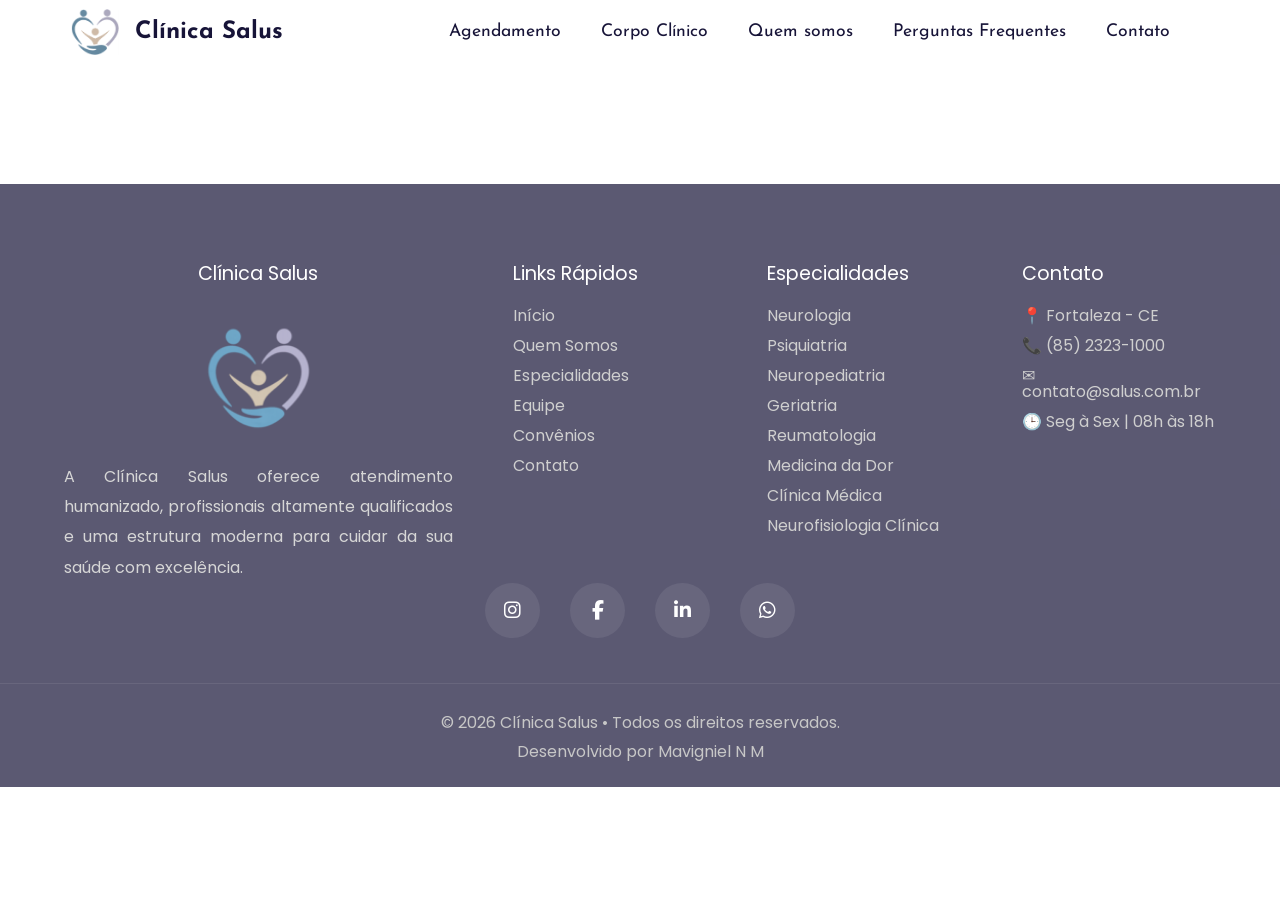
==== pages/agendamento.html @ 57e094a6 "criação da página Quem Somos." ====
<!DOCTYPE html>
<html lang="pt-br">
<head>
    <meta charset="UTF-8">
    <meta name="viewport" content="width=device-width, initial-scale=1.0">
    <title>Contato</title>
    <link rel="stylesheet" href="css/reset.css">
    <link rel="preconnect" href="https://fonts.googleapis.com">
    <link rel="preconnect" href="https://fonts.gstatic.com" crossorigin>
    <link href="https://fonts.googleapis.com/css2?family=Poppins:ital,wght@0,100;0,200;0,300;0,400;0,500;0,600;0,700;0,800;0,900;1,100;1,200;1,300;1,400;1,500;1,600;1,700;1,800;1,900&display=swap" rel="stylesheet">
    <link href="https://fonts.googleapis.com/css2?family=Josefin+Sans:ital,wght@0,100..700;1,100..700&display=swap" rel="stylesheet">
    <link rel="stylesheet" href="https://cdnjs.cloudflare.com/ajax/libs/font-awesome/6.7.2/css/all.min.css">
    <link rel="stylesheet" href="../css/style.css">
    <link rel="stylesheet" href="../css/agendamento.css">
</head>
<body class="contato">

    <!-- HEADER -->
    <header class="cabecalho">
        <div class="cabecalho_logo">
            <img class="cabecalho_logo_img" src="../icon/logo_salus.png" alt="Logo da Clínica Salus">
            <a class="cabecalho_logo_nome" href="../index.html">Clínica Salus</a>
        </div>
        <nav class="cabecalho_menu">
            <a class="cabecalho_menu_item_botao" href="../pages/agendamento.html">Agendamento</a>
            <a class="cabecalho_menu_item_botao" href="../pages/corpo_clinico.html">Corpo Clínico</a>
            <a class="cabecalho_menu_item_botao" href="../pages/quem_somos.html">Quem somos</a>
            <a class="cabecalho_menu_item_botao" href="../pages/perguntas_frequentes.html">Perguntas Frequentes </a>
            <a class="cabecalho_menu_item_botao" href="../pages/contato.html">Contato</a>
        </nav>
    </header>

    <!-- MAIN -->
    <main>
        
    </main>

    <!-- FOOTER -->
    <footer class="footer">
        <div class="footer_container">
            <!-- Coluna 1 -->
            <div class="footer_coluna_1">
                <h3>Clínica Salus</h3>
                <img src="../icon/logo_sem_fundo.png" alt="Clínica Salus" class="footer_logo">
                <p class="footer_texto">
                    A Clínica Salus oferece atendimento humanizado,
                    profissionais altamente qualificados e uma estrutura
                    moderna para cuidar da sua saúde com excelência.
                </p>
            </div>
            <!-- Coluna 2 -->
            <div class="footer_coluna">
                <h3>Links Rápidos</h3>
                <ul>
                    <li><a href="#">Início</a></li>
                    <li><a href="#">Quem Somos</a></li>
                    <li><a href="#">Especialidades</a></li>
                    <li><a href="#">Equipe</a></li>
                    <li><a href="#">Convênios</a></li>
                    <li><a href="#">Contato</a></li>
                </ul>
            </div>
            <!-- Coluna 3 -->
            <div class="footer_coluna">
                <h3>Especialidades</h3>
                <ul>
                    <li>Neurologia</li>
                    <li>Psiquiatria</li>
                    <li>Neuropediatria</li>
                    <li>Geriatria</li>
                    <li>Reumatologia</li>
                    <li>Medicina da Dor</li>
                    <li>Clínica Médica</li>
                    <li>Neurofisiologia Clínica</li>
                </ul>
            </div>
            <!-- Coluna 4 -->
            <div class="footer_coluna">
                <h3>Contato</h3>
                <ul>
                    <li>📍 Fortaleza - CE</li>
                    <li>📞 (85) 2323-1000</li>
                    <li>✉ contato@salus.com.br</li>
                    <li>🕒 Seg à Sex | 08h às 18h</li>
                </ul>
            </div>
        </div>
        <!-- Indicadores -->
        <!-- <div class="footer_indicadores">
            <div class="footer_item">
                ❤️
                <span>100% Atendimento Humanizado</span>
            </div>
            <div class="footer_item">
                🩺
                <span>8 Especialidades</span>
            </div>
            <div class="footer_item">
                🏥
                <span>6 Clínicas Parceiras</span>
            </div>
            <div class="footer_item">
                📍
                <span>Fortaleza - CE</span>
            </div>
        </div> -->
        <!-- Redes -->
        <div class="footer_redes">
            <a href="#"><i class="fa-brands fa-instagram"></i></a>
            <a href="#"><i class="fa-brands fa-facebook-f"></i></a>
            <a href="#"><i class="fa-brands fa-linkedin-in"></i></a>
            <a href="#"><i class="fa-brands fa-whatsapp"></i></a>
        </div>
        <!-- Copyright -->
        <div class="footer_copy">
            <p>
                © 2026 Clínica Salus • Todos os direitos reservados.
            </p>
            <p>
                Desenvolvido por <strong>Mavigniel N M</strong>
            </p>
        </div>
    </footer>
    
    <script src="../js/script.js"></script>
</body>
</html>
---- css/style.css ----
@import url("reset.css");
@import url("header.css");
@import url("footer.css");


:root {
    --cor-de-fundo: #A19FB8;
    --cinza: #B8B2A3;
    --lavanda: #A19FB8;
    --azul: #799CB8;
    --grafite:#38352C;
    --azul-escuro: #171438;
    --branco: #FFFFFF;
    --fonte-principal: "Poppins";
    --fonte-secundaria: "Josefin Sans";
}

body{
    font-family: var(--fonte-principal);
    font-size: 16px;
    font-weight: 400;
}
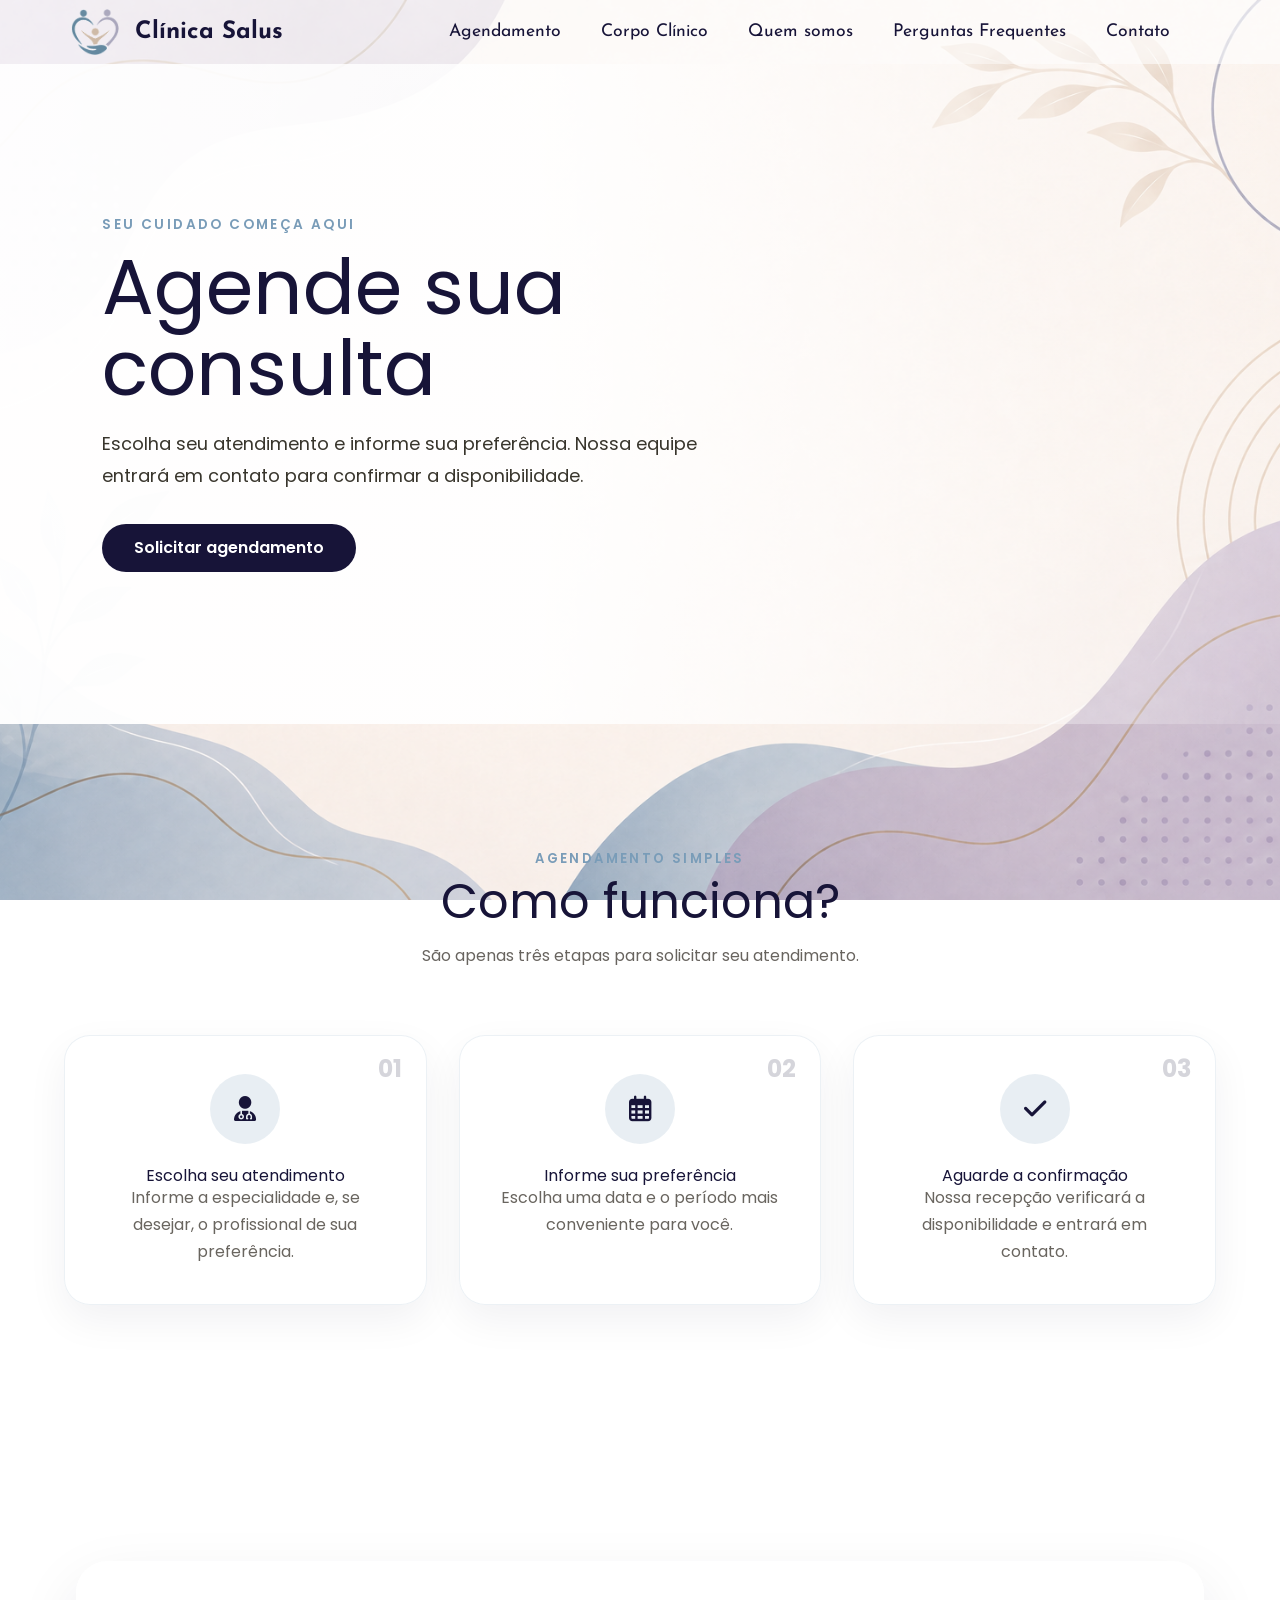
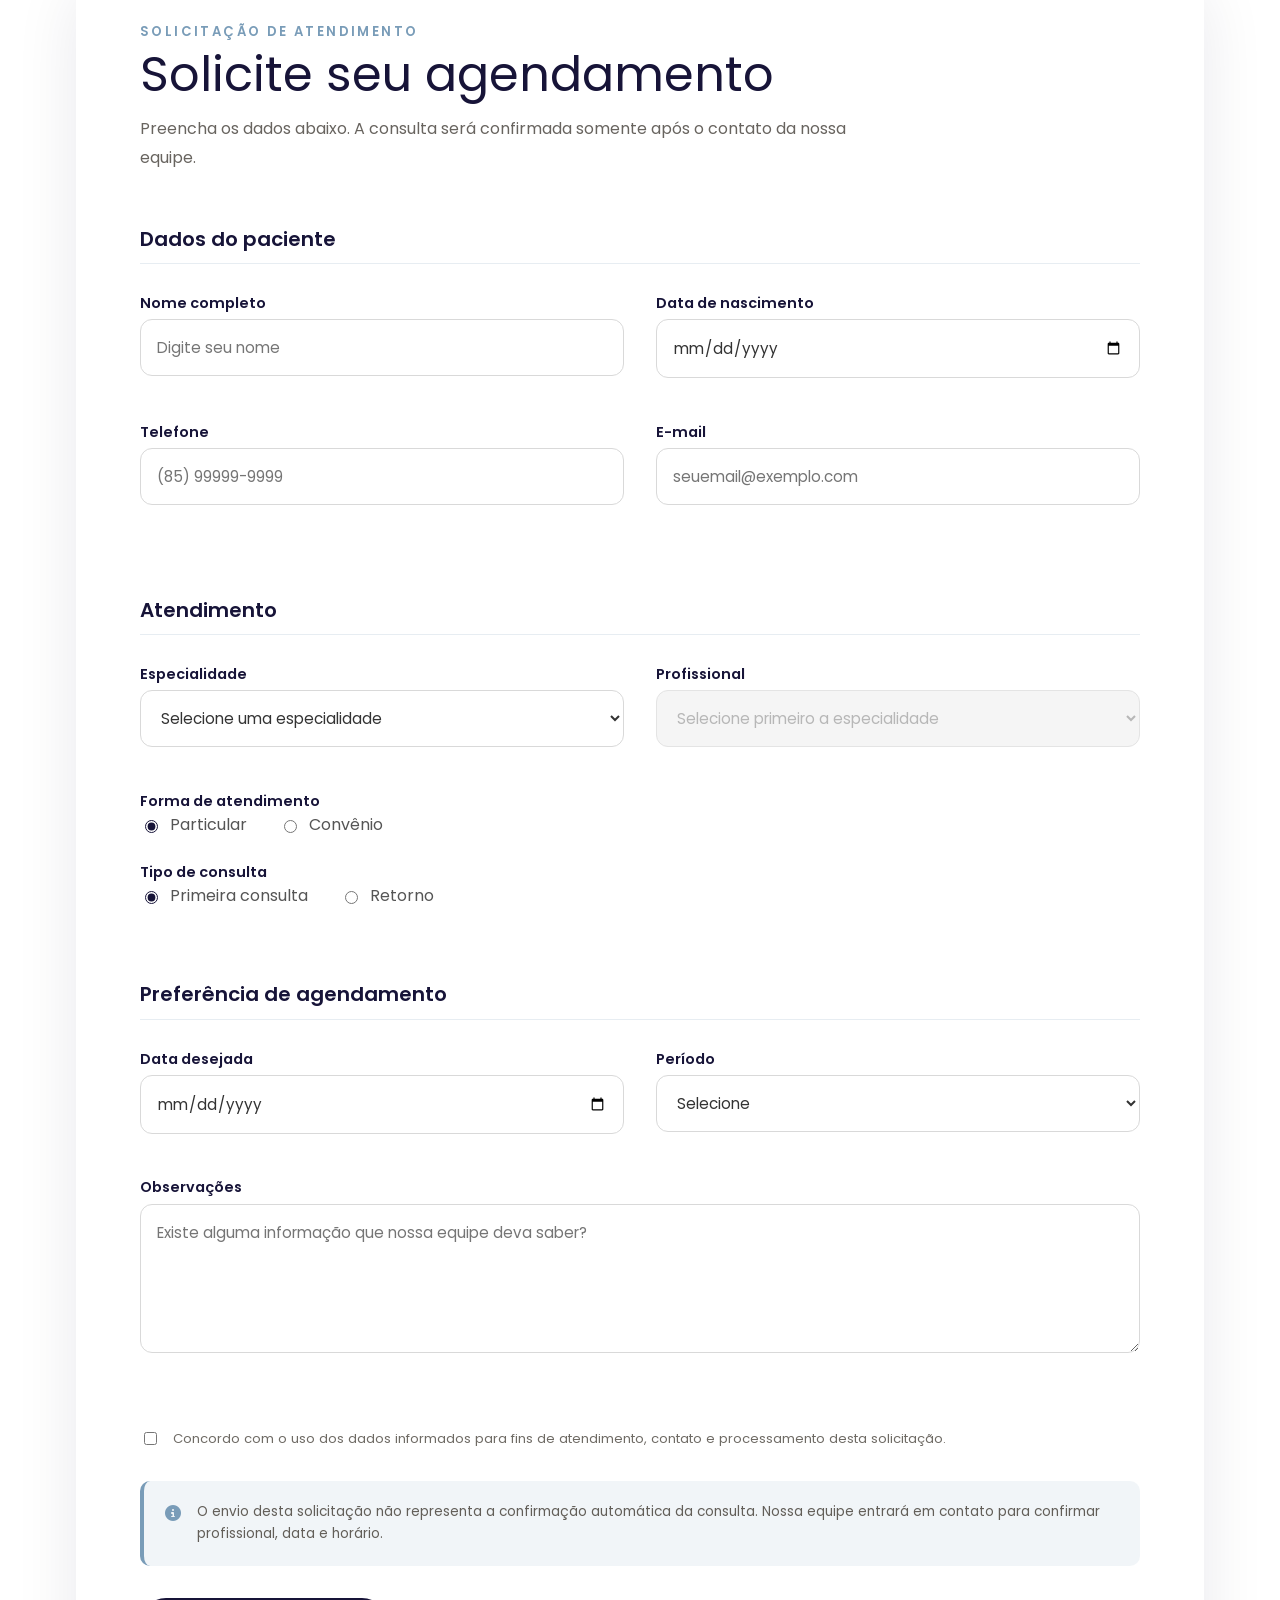
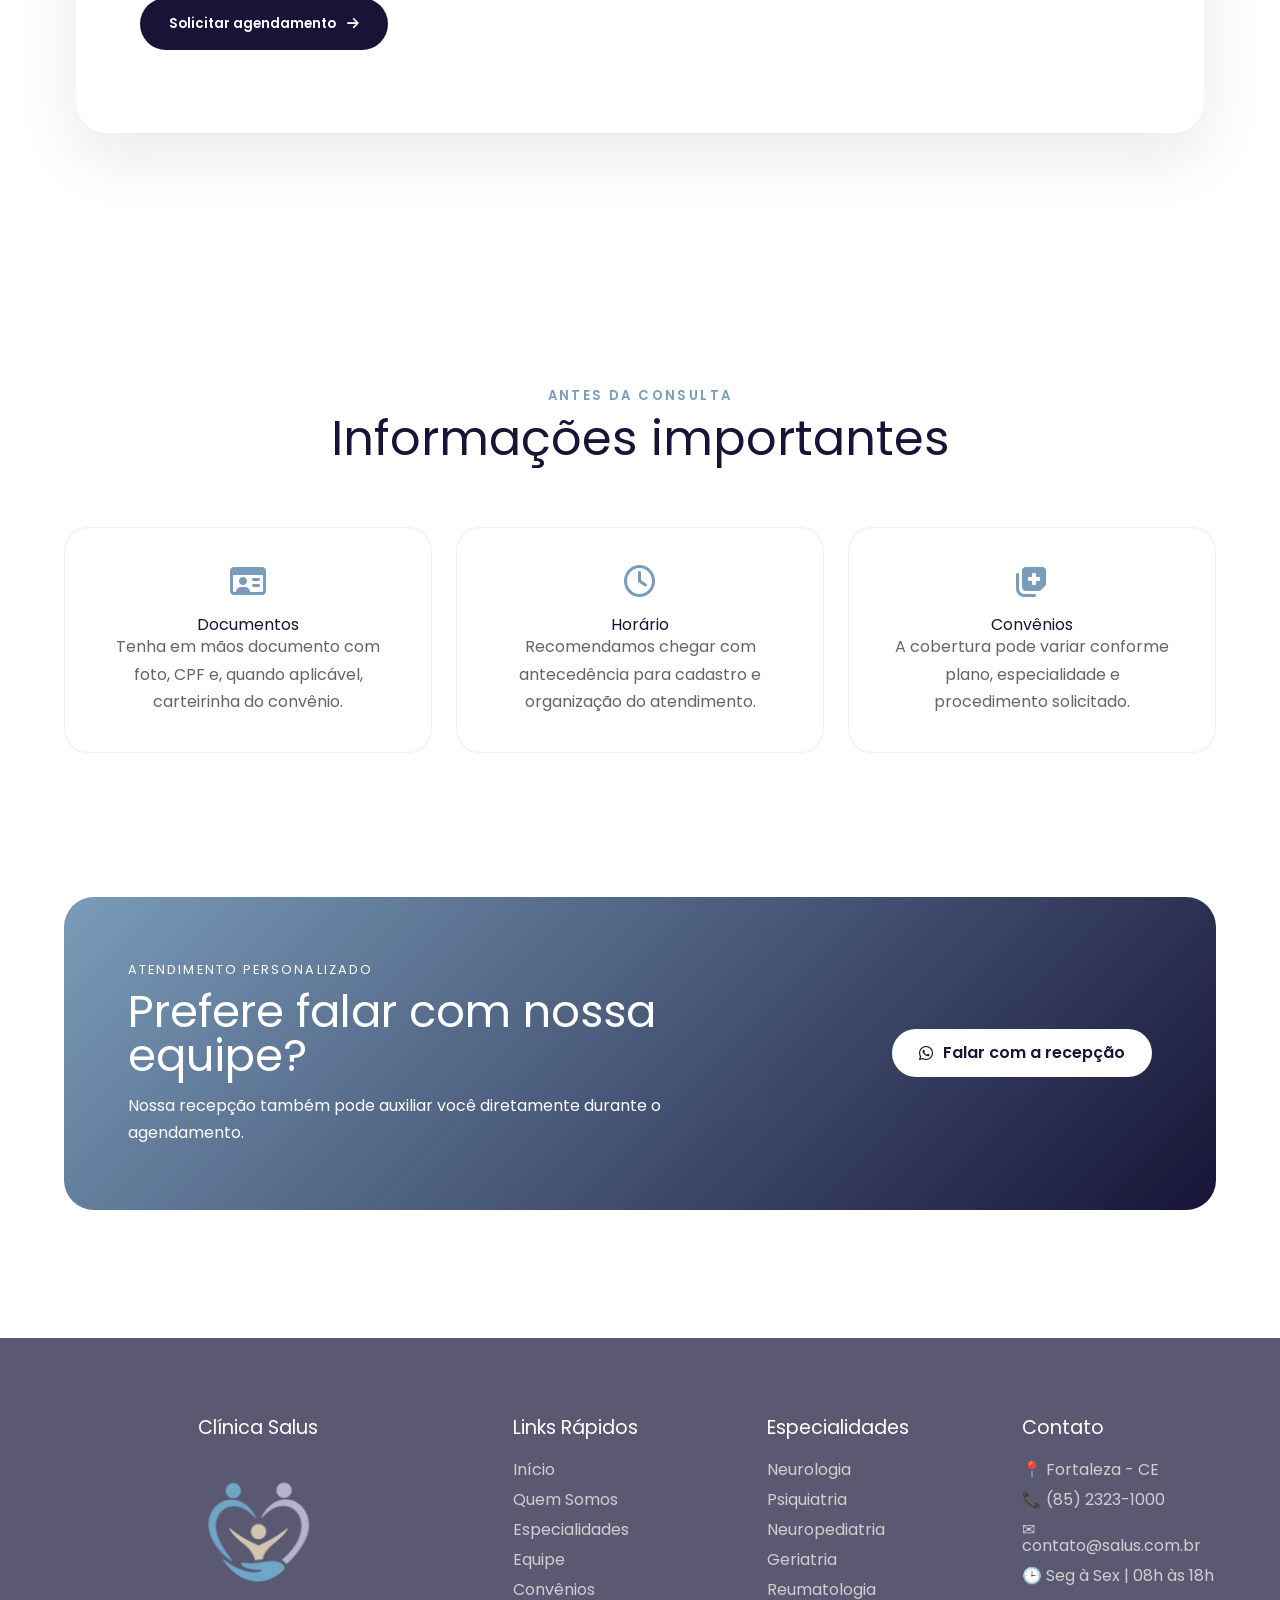
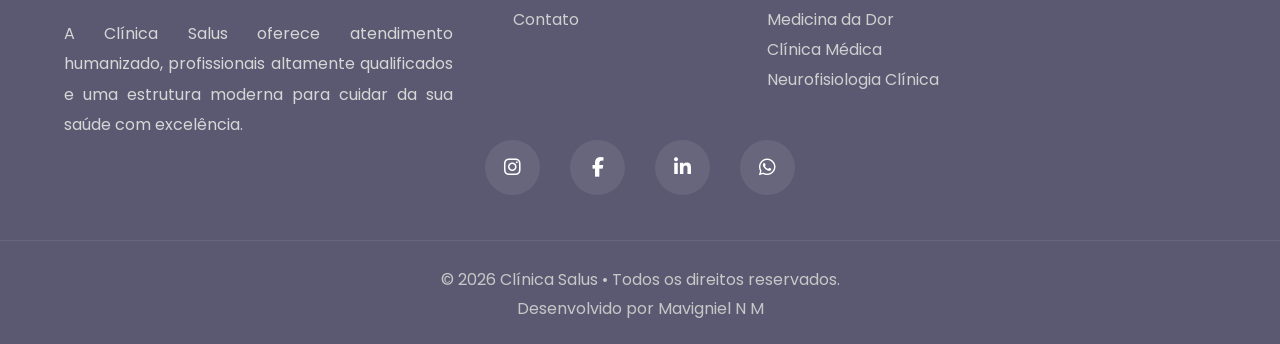
==== commit 64649a08: "Atualização de Títulos das seções e finalização do footer." ====
--- a/pages/agendamento.html
+++ b/pages/agendamento.html
@@ -13,7 +13,7 @@
     <link rel="stylesheet" href="../css/style.css">
     <link rel="stylesheet" href="../css/agendamento.css">
 </head>
-<body class="contato">
+<body class="pagina_agendamento">
 
     <!-- HEADER -->
     <header class="cabecalho">
@@ -31,8 +31,485 @@
     </header>
 
     <!-- MAIN -->
-    <main>
-        
+     <main>
+
+        <!-- =========================
+             HERO
+        ========================== -->
+        <section class="agendamento_hero">
+            <div class="agendamento_hero_conteudo">
+                <span class="agendamento_tag">Seu cuidado começa aqui</span>
+
+                <h1>Agende sua consulta</h1>
+
+                <p>
+                    Escolha seu atendimento e informe sua preferência.
+                    Nossa equipe entrará em contato para confirmar a disponibilidade.
+                </p>
+
+                <a href="#solicitar-agendamento" class="agendamento_hero_botao">
+                    Solicitar agendamento
+                </a>
+            </div>
+        </section>
+
+
+        <!-- =========================
+             COMO FUNCIONA
+        ========================== -->
+        <section class="como_funciona">
+            <div class="agendamento_container">
+
+                <div class="agendamento_titulo">
+                    <span>Agendamento simples</span>
+                    <h2>Como funciona?</h2>
+
+                    <p>
+                        São apenas três etapas para solicitar seu atendimento.
+                    </p>
+                </div>
+
+                <div class="como_funciona_grid">
+
+                    <article class="como_funciona_card">
+                        <span class="etapa_numero">01</span>
+
+                        <div class="etapa_icone">
+                            <i class="fa-solid fa-user-doctor"></i>
+                        </div>
+
+                        <h3>Escolha seu atendimento</h3>
+
+                        <p>
+                            Informe a especialidade e, se desejar,
+                            o profissional de sua preferência.
+                        </p>
+                    </article>
+
+                    <article class="como_funciona_card">
+                        <span class="etapa_numero">02</span>
+
+                        <div class="etapa_icone">
+                            <i class="fa-regular fa-calendar-days"></i>
+                        </div>
+
+                        <h3>Informe sua preferência</h3>
+
+                        <p>
+                            Escolha uma data e o período mais conveniente
+                            para você.
+                        </p>
+                    </article>
+
+                    <article class="como_funciona_card">
+                        <span class="etapa_numero">03</span>
+
+                        <div class="etapa_icone">
+                            <i class="fa-solid fa-check"></i>
+                        </div>
+
+                        <h3>Aguarde a confirmação</h3>
+
+                        <p>
+                            Nossa recepção verificará a disponibilidade
+                            e entrará em contato.
+                        </p>
+                    </article>
+
+                </div>
+            </div>
+        </section>
+
+
+        <!-- =========================
+             FORMULÁRIO
+        ========================== -->
+        <section class="agendamento_principal" id="solicitar-agendamento">
+            <div class="agendamento_container">
+
+                <div class="agendamento_formulario_area">
+
+                    <div class="agendamento_formulario_cabecalho">
+                        <span>Solicitação de atendimento</span>
+
+                        <h2>Solicite seu agendamento</h2>
+
+                        <p>
+                            Preencha os dados abaixo. A consulta será confirmada
+                            somente após o contato da nossa equipe.
+                        </p>
+                    </div>
+
+                    <form id="formularioAgendamento" class="agendamento_formulario">
+
+                        <!-- DADOS DO PACIENTE -->
+                        <fieldset class="form_secao">
+                            <legend>Dados do paciente</legend>
+
+                            <div class="form_grid">
+
+                                <div class="form_grupo">
+                                    <label for="nome">Nome completo</label>
+
+                                    <input
+                                        type="text"
+                                        id="nome"
+                                        name="nome"
+                                        placeholder="Digite seu nome"
+                                        autocomplete="name"
+                                        required
+                                    >
+
+                                    <span class="form_erro"></span>
+                                </div>
+
+                                <div class="form_grupo">
+                                    <label for="nascimento">Data de nascimento</label>
+
+                                    <input
+                                        type="date"
+                                        id="nascimento"
+                                        name="nascimento"
+                                        required
+                                    >
+
+                                    <span class="form_erro"></span>
+                                </div>
+
+                                <div class="form_grupo">
+                                    <label for="telefone">Telefone</label>
+
+                                    <input
+                                        type="tel"
+                                        id="telefone"
+                                        name="telefone"
+                                        placeholder="(85) 99999-9999"
+                                        autocomplete="tel"
+                                        required
+                                    >
+
+                                    <span class="form_erro"></span>
+                                </div>
+
+                                <div class="form_grupo">
+                                    <label for="email">E-mail</label>
+
+                                    <input
+                                        type="email"
+                                        id="email"
+                                        name="email"
+                                        placeholder="seuemail@exemplo.com"
+                                        autocomplete="email"
+                                        required
+                                    >
+
+                                    <span class="form_erro"></span>
+                                </div>
+
+                            </div>
+                        </fieldset>
+
+
+                        <!-- ATENDIMENTO -->
+                        <fieldset class="form_secao">
+                            <legend>Atendimento</legend>
+
+                            <div class="form_grid">
+
+                                <div class="form_grupo">
+                                    <label for="especialidade">Especialidade</label>
+
+                                    <select id="especialidade" name="especialidade" required>
+                                        <option value="">Selecione uma especialidade</option>
+                                        <option value="neurologia">Neurologia</option>
+                                        <option value="neuropediatria">Neuropediatria</option>
+                                        <option value="psiquiatria">Psiquiatria</option>
+                                        <option value="reumatologia">Reumatologia</option>
+                                        <option value="clinica-medica">Clínica Médica</option>
+                                        <option value="geriatria">Geriatria</option>
+                                        <option value="neurofisiologia">Neurofisiologia Clínica</option>
+                                        <option value="medicina-dor">Medicina da Dor</option>
+                                    </select>
+
+                                    <span class="form_erro"></span>
+                                </div>
+
+                                <div class="form_grupo">
+                                    <label for="profissional">Profissional</label>
+
+                                    <select id="profissional" name="profissional" disabled required>
+                                        <option value="">
+                                            Selecione primeiro a especialidade
+                                        </option>
+                                    </select>
+
+                                    <span class="form_erro"></span>
+                                </div>
+
+                            </div>
+
+
+                            <!-- PARTICULAR / CONVÊNIO -->
+                            <div class="form_bloco_opcoes">
+
+                                <span class="form_label">
+                                    Forma de atendimento
+                                </span>
+
+                                <div class="form_radios">
+
+                                    <label>
+                                        <input
+                                            type="radio"
+                                            name="formaAtendimento"
+                                            value="particular"
+                                            checked
+                                        >
+                                        Particular
+                                    </label>
+
+                                    <label>
+                                        <input
+                                            type="radio"
+                                            name="formaAtendimento"
+                                            value="convenio"
+                                        >
+                                        Convênio
+                                    </label>
+
+                                </div>
+                            </div>
+
+
+                            <!-- CONVÊNIO DINÂMICO -->
+                            <div class="form_grupo campo_convenio" id="campoConvenio">
+                                <label for="convenio">Convênio</label>
+
+                                <select id="convenio" name="convenio">
+                                    <option value="">Selecione seu convênio</option>
+                                    <option value="unimed">Unimed</option>
+                                    <option value="hapvida">Hapvida</option>
+                                    <option value="amil">Amil</option>
+                                    <option value="bradesco">Bradesco Saúde</option>
+                                    <option value="sulamerica">SulAmérica</option>
+                                    <option value="outro">Outro</option>
+                                </select>
+
+                                <span class="form_erro"></span>
+                            </div>
+
+
+                            <!-- TIPO DE CONSULTA -->
+                            <div class="form_bloco_opcoes">
+
+                                <span class="form_label">
+                                    Tipo de consulta
+                                </span>
+
+                                <div class="form_radios">
+
+                                    <label>
+                                        <input
+                                            type="radio"
+                                            name="tipoConsulta"
+                                            value="primeira"
+                                            checked
+                                        >
+                                        Primeira consulta
+                                    </label>
+
+                                    <label>
+                                        <input
+                                            type="radio"
+                                            name="tipoConsulta"
+                                            value="retorno"
+                                        >
+                                        Retorno
+                                    </label>
+
+                                </div>
+                            </div>
+
+                        </fieldset>
+
+
+                        <!-- PREFERÊNCIA -->
+                        <fieldset class="form_secao">
+                            <legend>Preferência de agendamento</legend>
+
+                            <div class="form_grid">
+
+                                <div class="form_grupo">
+                                    <label for="dataPreferida">Data desejada</label>
+
+                                    <input
+                                        type="date"
+                                        id="dataPreferida"
+                                        name="dataPreferida"
+                                        required
+                                    >
+
+                                    <span class="form_erro"></span>
+                                </div>
+
+                                <div class="form_grupo">
+                                    <label for="periodo">Período</label>
+
+                                    <select id="periodo" name="periodo" required>
+                                        <option value="">Selecione</option>
+                                        <option value="manha">Manhã</option>
+                                        <option value="tarde">Tarde</option>
+                                        <option value="qualquer">Qualquer período</option>
+                                    </select>
+
+                                    <span class="form_erro"></span>
+                                </div>
+
+                            </div>
+
+
+                            <div class="form_grupo form_grupo_completo">
+                                <label for="observacoes">Observações</label>
+
+                                <textarea
+                                    id="observacoes"
+                                    name="observacoes"
+                                    rows="5"
+                                    placeholder="Existe alguma informação que nossa equipe deva saber?"
+                                ></textarea>
+                            </div>
+
+                        </fieldset>
+
+
+                        <!-- PRIVACIDADE -->
+                        <div class="form_privacidade">
+                            <input
+                                type="checkbox"
+                                id="privacidade"
+                                name="privacidade"
+                                required
+                            >
+
+                            <label for="privacidade">
+                                Concordo com o uso dos dados informados para
+                                fins de atendimento, contato e processamento
+                                desta solicitação.
+                            </label>
+                        </div>
+
+
+                        <!-- AVISO -->
+                        <div class="agendamento_aviso">
+                            <i class="fa-solid fa-circle-info"></i>
+
+                            <p>
+                                O envio desta solicitação não representa a
+                                confirmação automática da consulta. Nossa equipe
+                                entrará em contato para confirmar profissional,
+                                data e horário.
+                            </p>
+                        </div>
+
+
+                        <button type="submit" class="agendamento_botao">
+                            Solicitar agendamento
+                            <i class="fa-solid fa-arrow-right"></i>
+                        </button>
+
+                        <div
+                            id="mensagemFormulario"
+                            class="form_mensagem"
+                            aria-live="polite"
+                        ></div>
+
+                    </form>
+                </div>
+
+            </div>
+        </section>
+
+
+        <!-- =========================
+             INFORMAÇÕES IMPORTANTES
+        ========================== -->
+        <section class="informacoes_agendamento">
+            <div class="agendamento_container">
+
+                <div class="agendamento_titulo">
+                    <span>Antes da consulta</span>
+                    <h2>Informações importantes</h2>
+                </div>
+
+                <div class="informacoes_grid">
+
+                    <article class="informacao_card">
+                        <i class="fa-regular fa-id-card"></i>
+
+                        <h3>Documentos</h3>
+
+                        <p>
+                            Tenha em mãos documento com foto, CPF e,
+                            quando aplicável, carteirinha do convênio.
+                        </p>
+                    </article>
+
+                    <article class="informacao_card">
+                        <i class="fa-regular fa-clock"></i>
+
+                        <h3>Horário</h3>
+
+                        <p>
+                            Recomendamos chegar com antecedência para
+                            cadastro e organização do atendimento.
+                        </p>
+                    </article>
+
+                    <article class="informacao_card">
+                        <i class="fa-solid fa-notes-medical"></i>
+
+                        <h3>Convênios</h3>
+
+                        <p>
+                            A cobertura pode variar conforme plano,
+                            especialidade e procedimento solicitado.
+                        </p>
+                    </article>
+
+                </div>
+            </div>
+        </section>
+
+
+        <!-- =========================
+             WHATSAPP
+        ========================== -->
+        <section class="agendamento_whatsapp">
+            <div class="agendamento_whatsapp_conteudo">
+
+                <div>
+                    <span>Atendimento personalizado</span>
+
+                    <h2>Prefere falar com nossa equipe?</h2>
+
+                    <p>
+                        Nossa recepção também pode auxiliar você
+                        diretamente durante o agendamento.
+                    </p>
+                </div>
+
+                <a
+                    href="https://wa.me/5585999999999"
+                    target="_blank"
+                    rel="noopener noreferrer"
+                >
+                    <i class="fa-brands fa-whatsapp"></i>
+                    Falar com a recepção
+                </a>
+
+            </div>
+        </section>
+
     </main>
 
     <!-- FOOTER -->
@@ -41,7 +518,7 @@
             <!-- Coluna 1 -->
             <div class="footer_coluna_1">
                 <h3>Clínica Salus</h3>
-                <img src="../icon/logo_sem_fundo.png" alt="Clínica Salus" class="footer_logo">
+                <a href="../index.html" aria-label="Voltar para a página inicial"><img src="../icon/logo_sem_fundo.png" alt="Clínica Salus" class="footer_logo"></a>
                 <p class="footer_texto">
                     A Clínica Salus oferece atendimento humanizado,
                     profissionais altamente qualificados e uma estrutura
@@ -52,12 +529,12 @@
             <div class="footer_coluna">
                 <h3>Links Rápidos</h3>
                 <ul>
-                    <li><a href="#">Início</a></li>
-                    <li><a href="#">Quem Somos</a></li>
-                    <li><a href="#">Especialidades</a></li>
-                    <li><a href="#">Equipe</a></li>
-                    <li><a href="#">Convênios</a></li>
-                    <li><a href="#">Contato</a></li>
+                    <li><a href="../index.html">Início</a></li>
+                    <li><a href="../pages/quem_somos.html">Quem Somos</a></li>
+                    <li><a href="../pages/corpo_clinico.html#especialidades">Especialidades</a></li>
+                    <li><a href="../pages/corpo_clinico.html">Equipe</a></li>
+                    <li><a href="../#convenios">Convênios</a></li>
+                    <li><a href="../pages/contato.html">Contato</a></li>
                 </ul>
             </div>
             <!-- Coluna 3 -->
@@ -123,5 +600,6 @@
     </footer>
     
     <script src="../js/script.js"></script>
+    <script src="../js/agendamento.js"></script>
 </body>
 </html>
--- a/css/agendamento.css
+++ b/css/agendamento.css
@@ -0,0 +1,613 @@
+/* =========================================
+   PÁGINA AGENDAMENTO
+========================================= */
+
+.pagina_agendamento {
+    --agenda-azul: #799CB8;
+    --agenda-azul-escuro: #171438;
+    --agenda-lavanda: #A19FB8;
+    --agenda-bege: #B8B2A3;
+    --agenda-grafite: #38352C;
+
+    background-image: url("../image/backgrounds/background2.png");
+    background-size: cover;
+    background-position: center top;
+    background-repeat: no-repeat;
+    background-attachment: fixed;
+
+    color: var(--agenda-grafite);
+}
+
+.agendamento_container {
+    width: 90%;
+    max-width: 1200px;
+    margin: 0 auto;
+}
+
+
+/* =========================================
+   TÍTULOS
+========================================= */
+
+.agendamento_titulo {
+    max-width: 720px;
+    margin: 0 auto 4rem;
+    text-align: center;
+}
+
+.agendamento_titulo > span,
+.agendamento_formulario_cabecalho > span {
+    display: block;
+    margin-bottom: .8rem;
+
+    color: var(--agenda-azul);
+    font-size: .82rem;
+    font-weight: 600;
+    letter-spacing: .15rem;
+    text-transform: uppercase;
+}
+
+.agendamento_titulo h2,
+.agendamento_formulario_cabecalho h2 {
+    margin: 0 0 1rem;
+
+    color: var(--agenda-azul-escuro);
+    font-size: clamp(2rem, 4vw, 3rem);
+}
+
+.agendamento_titulo p,
+.agendamento_formulario_cabecalho p {
+    color: #68645f;
+    line-height: 1.8;
+}
+
+
+/* =========================================
+   HERO
+========================================= */
+
+.agendamento_hero {
+    min-height: 500px;
+    padding: 5rem 8%;
+
+    display: flex;
+    align-items: center;
+
+    background:
+        linear-gradient(
+            90deg,
+            rgba(255,255,255,.97) 0%,
+            rgba(255,255,255,.92) 42%,
+            rgba(255,255,255,.50) 70%,
+            rgba(255,255,255,.10) 100%
+        ),
+        url("../image/agendamento/hero_agendamento.png");
+
+    background-size: cover;
+    background-position: center;
+}
+
+.agendamento_hero_conteudo {
+    max-width: 680px;
+}
+
+.agendamento_tag {
+    display: inline-block;
+    margin-bottom: 1rem;
+
+    color: var(--agenda-azul);
+    font-size: .85rem;
+    font-weight: 600;
+    letter-spacing: .15rem;
+    text-transform: uppercase;
+}
+
+.agendamento_hero h1 {
+    margin: 0 0 1.2rem;
+
+    color: var(--agenda-azul-escuro);
+    font-size: clamp(3rem, 6vw, 5rem);
+    line-height: 1.05;
+}
+
+.agendamento_hero p {
+    max-width: 620px;
+    margin-bottom: 2rem;
+
+    font-size: 1.12rem;
+    line-height: 1.8;
+}
+
+.agendamento_hero_botao {
+    display: inline-block;
+    padding: 1rem 2rem;
+
+    border-radius: 50px;
+    background: var(--agenda-azul-escuro);
+
+    color: #fff;
+    text-decoration: none;
+    font-weight: 600;
+
+    transition: .3s;
+}
+
+.agendamento_hero_botao:hover {
+    background: var(--agenda-azul);
+    transform: translateY(-3px);
+}
+
+
+/* =========================================
+   COMO FUNCIONA
+========================================= */
+
+.como_funciona {
+    padding: 8rem 0;
+}
+
+.como_funciona_grid {
+    display: grid;
+    grid-template-columns: repeat(3, 1fr);
+    gap: 2rem;
+}
+
+.como_funciona_card {
+    position: relative;
+    padding: 2.4rem;
+
+    background: rgba(255,255,255,.88);
+    border: 1px solid rgba(121,156,184,.14);
+    border-radius: 26px;
+
+    text-align: center;
+    box-shadow: 0 15px 40px rgba(23,20,56,.06);
+
+    transition: .3s;
+}
+
+.como_funciona_card:hover {
+    transform: translateY(-6px);
+    box-shadow: 0 20px 45px rgba(23,20,56,.1);
+}
+
+.etapa_numero {
+    position: absolute;
+    top: 1.3rem;
+    right: 1.5rem;
+
+    color: rgba(23,20,56,.18);
+    font-size: 1.5rem;
+    font-weight: 700;
+}
+
+.etapa_icone {
+    width: 70px;
+    height: 70px;
+    margin: 0 auto 1.5rem;
+
+    display: flex;
+    align-items: center;
+    justify-content: center;
+
+    border-radius: 50%;
+    background: rgba(121,156,184,.17);
+
+    color: var(--agenda-azul-escuro);
+    font-size: 1.6rem;
+}
+
+.como_funciona_card h3 {
+    color: var(--agenda-azul-escuro);
+}
+
+.como_funciona_card p {
+    color: #69655f;
+    line-height: 1.7;
+}
+
+
+/* =========================================
+   FORMULÁRIO
+========================================= */
+
+.agendamento_principal {
+    padding: 8rem 0;
+}
+
+.agendamento_formulario_area {
+    max-width: 1000px;
+    margin: auto;
+    padding: 4rem;
+
+    background: rgba(255,255,255,.93);
+    border-radius: 32px;
+    box-shadow: 0 25px 65px rgba(23,20,56,.09);
+}
+
+.agendamento_formulario_cabecalho {
+    max-width: 720px;
+    margin-bottom: 3.5rem;
+}
+
+.agendamento_formulario {
+    width: 100%;
+}
+
+.form_secao {
+    margin: 0 0 3rem;
+    padding: 0;
+
+    border: none;
+}
+
+.form_secao legend {
+    width: 100%;
+    margin-bottom: 2rem;
+    padding-bottom: .9rem;
+
+    border-bottom: 1px solid rgba(121,156,184,.18);
+
+    color: var(--agenda-azul-escuro);
+    font-size: 1.25rem;
+    font-weight: 600;
+}
+
+.form_grid {
+    display: grid;
+    grid-template-columns: repeat(2, 1fr);
+    gap: 0 2rem;
+}
+
+.form_grupo {
+    margin-bottom: 1.5rem;
+}
+
+.form_grupo label,
+.form_label {
+    display: block;
+    margin-bottom: .55rem;
+
+    color: var(--agenda-azul-escuro);
+    font-size: .9rem;
+    font-weight: 600;
+}
+
+.form_grupo input,
+.form_grupo select,
+.form_grupo textarea {
+    width: 100%;
+    padding: 1rem;
+    box-sizing: border-box;
+
+    border: 1px solid #d9d9d9;
+    border-radius: 12px;
+    background: #fff;
+    outline: none;
+
+    color: #333;
+    font-family: inherit;
+    font-size: .95rem;
+
+    transition: .25s;
+}
+
+.form_grupo input:focus,
+.form_grupo select:focus,
+.form_grupo textarea:focus {
+    border-color: var(--agenda-azul);
+    box-shadow: 0 0 0 4px rgba(121,156,184,.12);
+}
+
+.form_grupo select:disabled {
+    background: #f1f1f1;
+    color: #999;
+    cursor: not-allowed;
+}
+
+.form_grupo textarea {
+    resize: vertical;
+}
+
+.form_grupo_completo {
+    width: 100%;
+}
+
+.form_erro {
+    display: block;
+    min-height: 17px;
+    margin-top: .35rem;
+
+    color: #a53e3e;
+    font-size: .75rem;
+}
+
+
+/* =========================================
+   RADIO BUTTONS
+========================================= */
+
+.form_bloco_opcoes {
+    margin-bottom: 2rem;
+}
+
+.form_radios {
+    display: flex;
+    flex-wrap: wrap;
+    gap: 1rem 2rem;
+}
+
+.form_radios label {
+    display: flex;
+    align-items: center;
+    gap: .55rem;
+
+    color: #555;
+    cursor: pointer;
+}
+
+.form_radios input {
+    accent-color: var(--agenda-azul-escuro);
+}
+
+
+/* =========================================
+   CAMPO CONVÊNIO
+========================================= */
+
+.campo_convenio {
+    display: none;
+    max-width: 480px;
+}
+
+.campo_convenio.ativo {
+    display: block;
+}
+
+
+/* =========================================
+   PRIVACIDADE / AVISO
+========================================= */
+
+.form_privacidade {
+    display: flex;
+    align-items: flex-start;
+    gap: .8rem;
+
+    margin: 2rem 0;
+}
+
+.form_privacidade input {
+    margin-top: .25rem;
+    accent-color: var(--agenda-azul-escuro);
+}
+
+.form_privacidade label {
+    color: #6f6b65;
+    font-size: .82rem;
+    line-height: 1.6;
+}
+
+.agendamento_aviso {
+    display: flex;
+    align-items: flex-start;
+    gap: 1rem;
+
+    margin: 2rem 0;
+    padding: 1.3rem;
+
+    background: rgba(121,156,184,.10);
+    border-left: 4px solid var(--agenda-azul);
+    border-radius: 10px;
+}
+
+.agendamento_aviso i {
+    margin-top: .2rem;
+    color: var(--agenda-azul);
+}
+
+.agendamento_aviso p {
+    margin: 0;
+
+    color: #625e58;
+    font-size: .85rem;
+    line-height: 1.6;
+}
+
+
+/* =========================================
+   BOTÃO
+========================================= */
+
+.agendamento_botao {
+    padding: 1rem 1.8rem;
+
+    display: flex;
+    align-items: center;
+    gap: .7rem;
+
+    border: none;
+    border-radius: 50px;
+    background: var(--agenda-azul-escuro);
+
+    color: #fff;
+    font-family: inherit;
+    font-weight: 600;
+
+    cursor: pointer;
+    transition: .3s;
+}
+
+.agendamento_botao:hover {
+    background: var(--agenda-azul);
+    transform: translateY(-3px);
+}
+
+.form_mensagem {
+    margin-top: 1.2rem;
+    font-size: .9rem;
+}
+
+.form_mensagem.sucesso {
+    color: #376e50;
+}
+
+.form_mensagem.erro {
+    color: #a53e3e;
+}
+
+
+/* =========================================
+   INFORMAÇÕES IMPORTANTES
+========================================= */
+
+.informacoes_agendamento {
+    padding: 8rem 0;
+}
+
+.informacoes_grid {
+    display: grid;
+    grid-template-columns: repeat(3, 1fr);
+    gap: 1.5rem;
+}
+
+.informacao_card {
+    padding: 2.3rem;
+
+    background: rgba(255,255,255,.86);
+    border: 1px solid rgba(121,156,184,.14);
+    border-radius: 24px;
+
+    text-align: center;
+}
+
+.informacao_card > i {
+    margin-bottom: 1.3rem;
+
+    color: var(--agenda-azul);
+    font-size: 2rem;
+}
+
+.informacao_card h3 {
+    color: var(--agenda-azul-escuro);
+}
+
+.informacao_card p {
+    color: #68645e;
+    line-height: 1.7;
+}
+
+
+/* =========================================
+   WHATSAPP
+========================================= */
+
+.agendamento_whatsapp {
+    width: 90%;
+    max-width: 1200px;
+
+    margin: 1rem auto 8rem;
+    padding: 4rem;
+    box-sizing: border-box;
+
+    border-radius: 30px;
+
+    background: linear-gradient(
+        135deg,
+        var(--agenda-azul),
+        var(--agenda-azul-escuro)
+    );
+
+    color: #fff;
+}
+
+.agendamento_whatsapp_conteudo {
+    display: flex;
+    align-items: center;
+    justify-content: space-between;
+    gap: 3rem;
+}
+
+.agendamento_whatsapp_conteudo > div {
+    max-width: 650px;
+}
+
+.agendamento_whatsapp span {
+    font-size: .8rem;
+    letter-spacing: .13rem;
+    text-transform: uppercase;
+}
+
+.agendamento_whatsapp h2 {
+    margin: .8rem 0;
+    font-size: clamp(2rem,4vw,2.8rem);
+}
+
+.agendamento_whatsapp p {
+    margin: 0;
+    line-height: 1.7;
+}
+
+.agendamento_whatsapp a {
+    flex-shrink: 0;
+
+    display: flex;
+    align-items: center;
+    gap: .6rem;
+
+    padding: 1rem 1.7rem;
+
+    border-radius: 50px;
+    background: #fff;
+
+    color: var(--agenda-azul-escuro);
+    text-decoration: none;
+    font-weight: 600;
+
+    transition: .3s;
+}
+
+.agendamento_whatsapp a:hover {
+    transform: translateY(-4px);
+    box-shadow: 0 12px 28px rgba(0,0,0,.16);
+}
+
+
+/* =========================================
+   RESPONSIVIDADE
+========================================= */
+
+@media (max-width: 900px) {
+    .como_funciona_grid,
+    .informacoes_grid {
+        grid-template-columns: 1fr;
+    }
+
+    .agendamento_whatsapp_conteudo {
+        flex-direction: column;
+        align-items: flex-start;
+    }
+}
+
+@media (max-width: 700px) {
+    .agendamento_hero {
+        min-height: 430px;
+        padding: 4rem 1.5rem;
+    }
+
+    .agendamento_formulario_area {
+        padding: 2.2rem 1.4rem;
+    }
+
+    .form_grid {
+        grid-template-columns: 1fr;
+    }
+
+    .form_radios {
+        flex-direction: column;
+    }
+
+    .agendamento_whatsapp {
+        padding: 3rem 1.5rem;
+    }
+}
